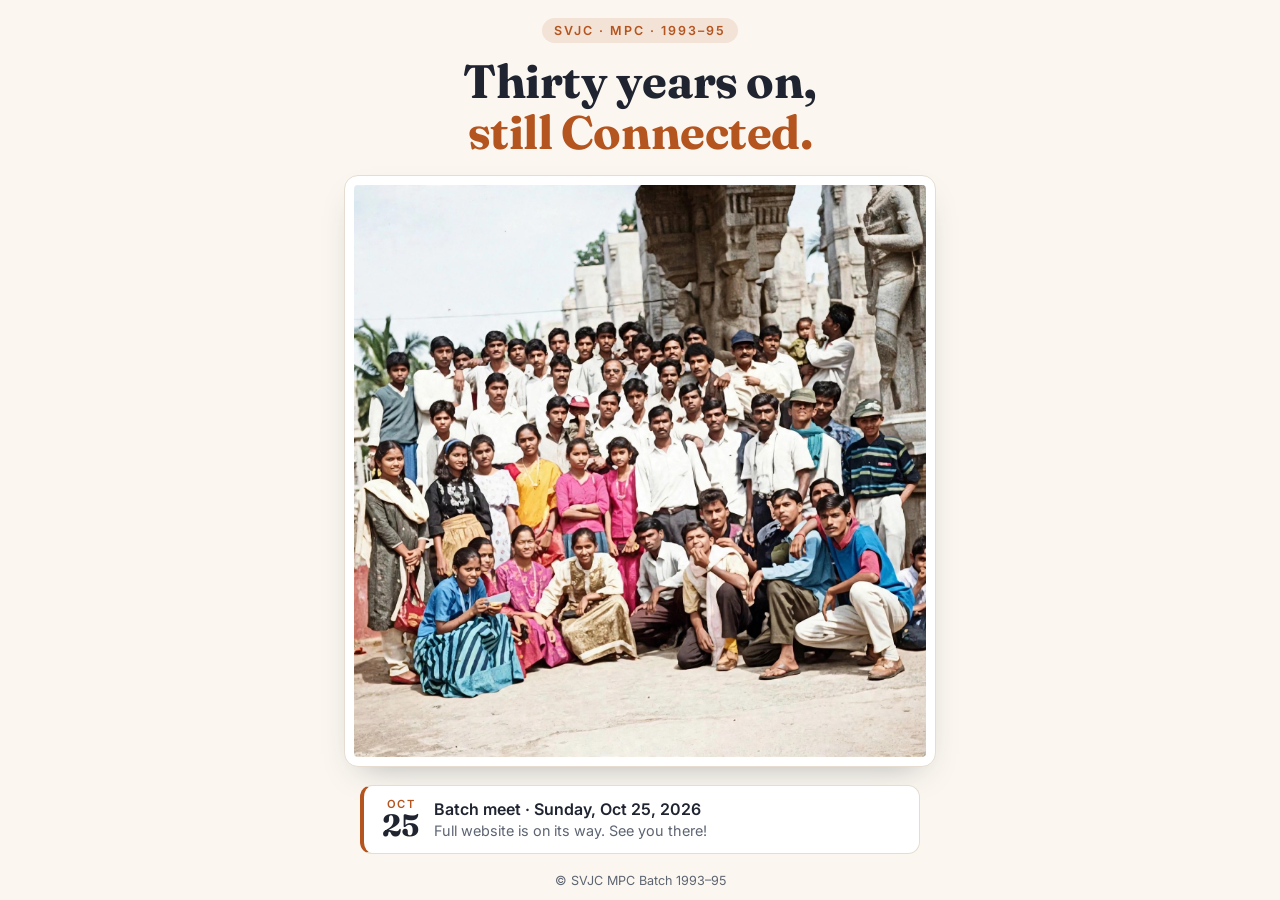
==== index.html @ db1a1359 "Update header and footer text in index.html" ====
<!DOCTYPE html>
<html lang="en">
<head>
  <meta charset="UTF-8">
  <meta name="viewport" content="width=device-width, initial-scale=1.0, viewport-fit=cover">
  <title>SVJC MPC Batch 1993–95</title>
  <meta name="description" content="SVJC MPC Class of 1993–95 — staying connected, three decades on.">
  <meta property="og:title" content="SVJC MPC Batch 1993–95">
  <meta property="og:description" content="Thirty years on, still one batch.">
  <meta property="og:image" content="https://www.svjc-mpc-93-95.in/group-photo.jpeg">
  <meta name="theme-color" content="#fbf7f0" media="(prefers-color-scheme: light)">
  <meta name="theme-color" content="#14161b" media="(prefers-color-scheme: dark)">
  <link rel="preconnect" href="https://fonts.googleapis.com">
  <link rel="preconnect" href="https://fonts.gstatic.com" crossorigin>
  <link href="https://fonts.googleapis.com/css2?family=Fraunces:opsz,wght@9..144,700&family=Inter:wght@400;600&display=swap" rel="stylesheet">
  <style>
    :root {
      --bg: #fbf7f0;
      --surface: #ffffff;
      --ink: #1f2430;
      --muted: #5d6472;
      --accent: #b4541f;
      --accent-soft: #f3e3d6;
      --line: #e6ddd0;
      --shadow: 0 14px 32px -16px rgba(31, 36, 48, 0.35);
      --gap: clamp(8px, 2vh, 20px);
    }
    @media (prefers-color-scheme: dark) {
      :root {
        --bg: #14161b;
        --surface: #1d2027;
        --ink: #f1ece4;
        --muted: #a8adb8;
        --accent: #e98b52;
        --accent-soft: #2d241e;
        --line: #2c3039;
        --shadow: 0 14px 32px -16px rgba(0, 0, 0, 0.7);
      }
    }

    * { box-sizing: border-box; margin: 0; padding: 0; }

    /* Lock the page to exactly one screen: no scrolling */
    html, body {
      height: 100%;
      overflow: hidden;
      overscroll-behavior: none;
    }

    body {
      font-family: "Inter", system-ui, sans-serif;
      background: var(--bg);
      color: var(--ink);
      line-height: 1.4;
      /* dvh = the visible height on phones, excluding the browser's address bar */
      height: 100vh;
      height: 100dvh;
      display: flex;
      flex-direction: column;
      align-items: center;
      gap: var(--gap);
      padding:
        max(var(--gap), env(safe-area-inset-top))
        max(16px, env(safe-area-inset-right))
        max(10px, env(safe-area-inset-bottom))
        max(16px, env(safe-area-inset-left));
    }

    /* ---------- Header ---------- */
    header { text-align: center; flex-shrink: 0; }
    .eyebrow {
      display: inline-block;
      font-size: clamp(0.62rem, 1.4vh, 0.78rem);
      font-weight: 600;
      letter-spacing: 0.16em;
      text-transform: uppercase;
      color: var(--accent);
      background: var(--accent-soft);
      padding: 4px 12px;
      border-radius: 999px;
      margin-bottom: clamp(6px, 1.4vh, 14px);
    }
    h1 {
      font-family: "Fraunces", Georgia, serif;
      font-weight: 700;
      /* scales with whichever is tighter: width or height */
      font-size: clamp(1.5rem, min(7vw, 5.2vh), 3.4rem);
      line-height: 1.08;
      letter-spacing: -0.01em;
    }
    h1 span { color: var(--accent); }

    /* ---------- Photo: takes all leftover space ---------- */
    .photo {
      flex: 1 1 0;
      min-height: 0;          /* lets the photo shrink instead of pushing content down */
      width: 100%;
      max-width: 1100px;
      display: flex;
      align-items: center;
      justify-content: center;
    }
    .photo img {
      display: block;
      max-width: 100%;
      max-height: 100%;
      width: auto;
      height: auto;
      object-fit: contain;    /* whole photo always visible, never cropped */
      padding: clamp(4px, 1vh, 10px);
      background: var(--surface);
      border: 1px solid var(--line);
      border-radius: 14px;
      box-shadow: var(--shadow);
    }
    .photo-fallback {
      display: none;
      width: 100%;
      height: 100%;
      max-height: 60vh;
      border: 2px dashed var(--line);
      border-radius: 14px;
      align-items: center;
      justify-content: center;
      text-align: center;
      color: var(--muted);
      padding: 16px;
    }
    .photo.missing img { display: none; }
    .photo.missing .photo-fallback { display: flex; }

    /* ---------- Meet banner ---------- */
    .meet {
      flex-shrink: 0;
      display: flex;
      align-items: center;
      gap: 14px;
      background: var(--surface);
      border: 1px solid var(--line);
      border-left: 4px solid var(--accent);
      border-radius: 12px;
      padding: clamp(8px, 1.4vh, 14px) 18px;
      max-width: 560px;
      width: 100%;
    }
    .meet-date {
      flex-shrink: 0;
      text-align: center;
      line-height: 1;
    }
    .meet-date .mon {
      font-size: 0.7rem;
      font-weight: 600;
      letter-spacing: 0.12em;
      color: var(--accent);
    }
    .meet-date .day {
      font-family: "Fraunces", Georgia, serif;
      font-size: clamp(1.4rem, 3.4vh, 2rem);
      font-weight: 700;
    }
    .meet h2 { font-size: clamp(0.85rem, 1.9vh, 1rem); font-weight: 600; }
    .meet p  { font-size: clamp(0.75rem, 1.6vh, 0.9rem); color: var(--muted); }

    /* ---------- Footer ---------- */
    footer {
      flex-shrink: 0;
      font-size: clamp(0.65rem, 1.4vh, 0.8rem);
      color: var(--muted);
      text-align: center;
    }

    /* ---------- Phones held sideways (wide but short) ----------
       Stacking would leave the photo tiny, so put text on the left
       and the photo on the right. */
    @media (orientation: landscape) and (max-height: 500px) {
      body {
        display: grid;
        grid-template-columns: minmax(200px, 34%) 1fr;
        grid-template-rows: 1fr auto auto;
        grid-template-areas:
          "head  photo"
          "meet  photo"
          "foot  photo";
        align-items: center;
        column-gap: 20px;
        row-gap: 10px;
      }
      header { grid-area: head; text-align: left; align-self: end; }
      .photo  { grid-area: photo; height: 100%; }
      .meet   { grid-area: meet; padding: 8px 12px; }
      footer  { grid-area: foot; text-align: left; }
      h1 { font-size: clamp(1.2rem, 4.2vw, 1.9rem); }
      .meet h2 { font-size: 0.8rem; }
      .meet p  { display: none; }
    }

    /* ---------- Tall screens (phones and tablets held upright) ----------
       The photo is limited by width here, so size it to the screen width
       and keep heading, photo and meet card together in the middle. */
    @media (max-aspect-ratio: 3/4) {
      body { --gap: clamp(14px, 3vh, 30px); }
      header { margin-top: auto; }
      .photo { flex: 0 1 auto; }
      .photo img { width: 100%; max-height: 55vh; max-height: 55dvh; }
      .meet { margin-bottom: auto; }
    }

    /* ---------- Very short screens (small phones, split-screen) ---------- */
    @media (max-height: 560px) and (orientation: portrait) {
      .meet p { display: none; }
      footer { display: none; }
    }
  </style>
</head>
<body>

  <header>
    <div class="eyebrow">SVJC · MPC · 1993–95</div>
    <h1>Thirty years on,<br><span>still Connected.</span></h1>
  </header>

  <main class="photo" id="photo">
    <img
      src="group-photo.jpeg"
      alt="Group photo of the SVJC MPC Class of 1993–95"
      onerror="document.getElementById('photo').classList.add('missing')">
    <div class="photo-fallback">Group photo coming soon</div>
  </main>

  <section class="meet" aria-label="Upcoming meet">
    <div class="meet-date">
      <div class="mon">OCT</div>
      <div class="day">25</div>
    </div>
    <div>
      <h2>Batch meet · Sunday, Oct 25, 2026</h2>
      <p> Full website is on its way. See you there!</p>
    </div>
  </section>

  <footer>
    &copy; SVJC MPC Batch 1993–95
  </footer>

</body>
</html>
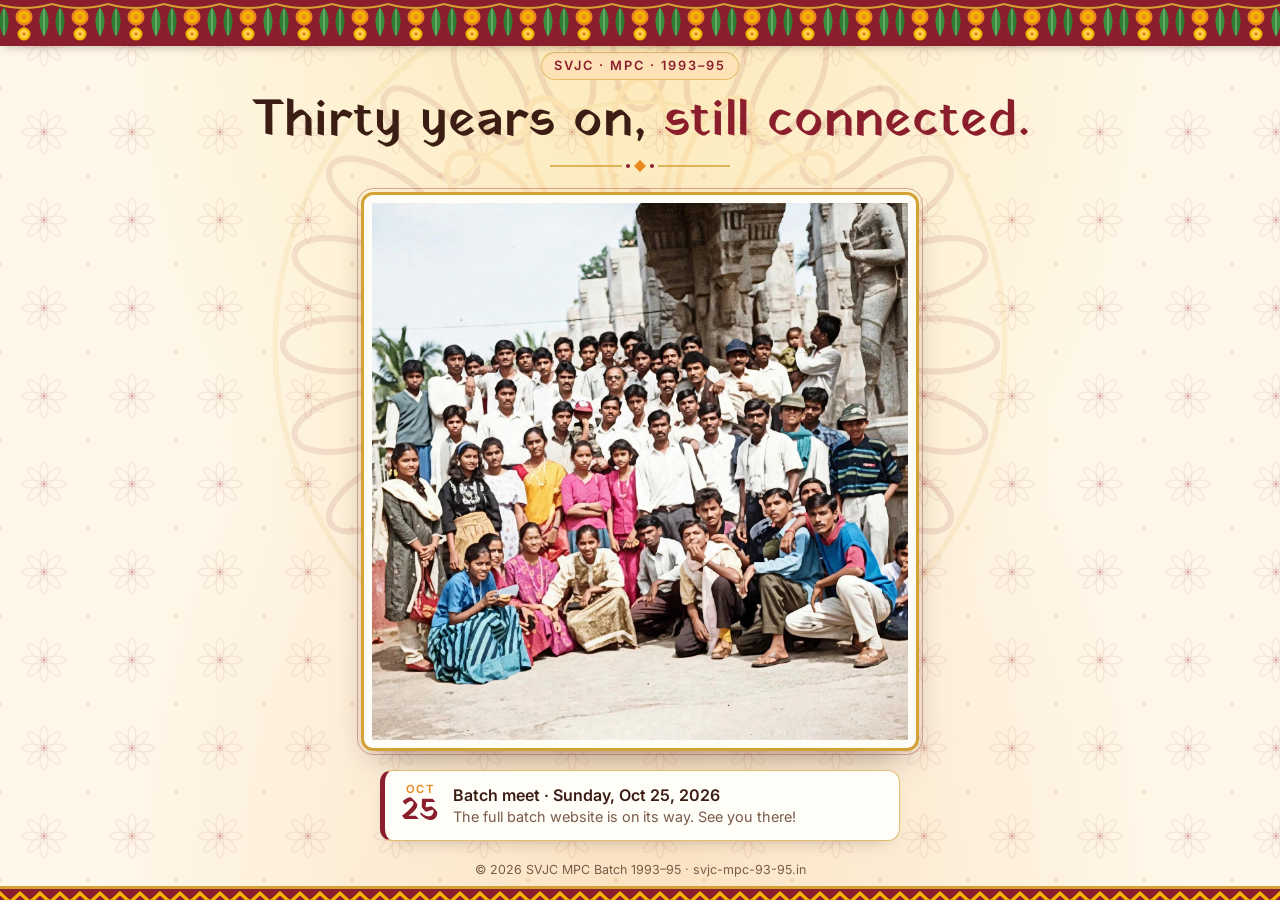
==== commit a4968273: "Add files via upload" ====
--- a/index.html
+++ b/index.html
@@ -3,97 +3,144 @@
 <head>
   <meta charset="UTF-8">
   <meta name="viewport" content="width=device-width, initial-scale=1.0, viewport-fit=cover">
+  <!-- Keep the warm light theme even when the phone is in dark mode -->
+  <meta name="color-scheme" content="light only">
+  <meta name="theme-color" content="#fff3dc">
   <title>SVJC MPC Batch 1993–95</title>
-  <meta name="description" content="SVJC MPC Class of 1993–95 — staying connected, three decades on.">
+  <meta name="description" content="SVJC MPC Class of 1993–95 — thirty years on, still connected.">
   <meta property="og:title" content="SVJC MPC Batch 1993–95">
-  <meta property="og:description" content="Thirty years on, still one batch.">
+  <meta property="og:description" content="Thirty years on, still connected.">
   <meta property="og:image" content="https://www.svjc-mpc-93-95.in/group-photo.jpeg">
-  <meta name="theme-color" content="#fbf7f0" media="(prefers-color-scheme: light)">
-  <meta name="theme-color" content="#14161b" media="(prefers-color-scheme: dark)">
   <link rel="preconnect" href="https://fonts.googleapis.com">
   <link rel="preconnect" href="https://fonts.gstatic.com" crossorigin>
-  <link href="https://fonts.googleapis.com/css2?family=Fraunces:opsz,wght@9..144,700&family=Inter:wght@400;600&display=swap" rel="stylesheet">
+  <link href="https://fonts.googleapis.com/css2?family=Yatra+One&family=Inter:wght@400;600&display=swap" rel="stylesheet">
   <style>
     :root {
-      --bg: #fbf7f0;
-      --surface: #ffffff;
-      --ink: #1f2430;
-      --muted: #5d6472;
-      --accent: #b4541f;
-      --accent-soft: #f3e3d6;
-      --line: #e6ddd0;
-      --shadow: 0 14px 32px -16px rgba(31, 36, 48, 0.35);
-      --gap: clamp(8px, 2vh, 20px);
-    }
-    @media (prefers-color-scheme: dark) {
-      :root {
-        --bg: #14161b;
-        --surface: #1d2027;
-        --ink: #f1ece4;
-        --muted: #a8adb8;
-        --accent: #e98b52;
-        --accent-soft: #2d241e;
-        --line: #2c3039;
-        --shadow: 0 14px 32px -16px rgba(0, 0, 0, 0.7);
-      }
+      color-scheme: light only;
+      --cream: #fff8ea;
+      --saffron-soft: #fde2b8;
+      --saffron: #e8871e;
+      --marigold: #f4b400;
+      --maroon: #8b1e2d;
+      --leaf: #2e7d32;
+      --ink: #3b1d14;
+      --muted: #7a5a48;
+      --gold: #d4a234;
+      --card: #fffdf8;
+      --toran-h: 46px;
+      --border-h: 14px;
+      --gap: clamp(10px, 2.2vh, 22px);
     }
 
     * { box-sizing: border-box; margin: 0; padding: 0; }
 
     /* Lock the page to exactly one screen: no scrolling */
-    html, body {
-      height: 100%;
-      overflow: hidden;
-      overscroll-behavior: none;
-    }
+    html, body { height: 100%; overflow: hidden; overscroll-behavior: none; }
 
     body {
       font-family: "Inter", system-ui, sans-serif;
-      background: var(--bg);
       color: var(--ink);
       line-height: 1.4;
-      /* dvh = the visible height on phones, excluding the browser's address bar */
       height: 100vh;
-      height: 100dvh;
+      height: 100dvh;   /* visible height on phones, excluding the address bar */
       display: flex;
       flex-direction: column;
       align-items: center;
       gap: var(--gap);
       padding:
-        max(var(--gap), env(safe-area-inset-top))
+        calc(var(--toran-h) + env(safe-area-inset-top) + 6px)
         max(16px, env(safe-area-inset-right))
-        max(10px, env(safe-area-inset-bottom))
+        calc(var(--border-h) + env(safe-area-inset-bottom) + 8px)
         max(16px, env(safe-area-inset-left));
-    }
+
+      /* Warm saffron glow + faint rangoli flower pattern */
+      background-color: var(--cream);
+      background-image:
+        radial-gradient(ellipse at 50% 0%, rgba(244, 180, 0, 0.22), transparent 60%),
+        radial-gradient(ellipse at 50% 100%, rgba(232, 135, 30, 0.20), transparent 60%),
+        url("data:image/svg+xml,%3Csvg xmlns='http://www.w3.org/2000/svg' width='88' height='88' viewBox='0 0 88 88'%3E%3Cg fill='none' stroke='%238b1e2d' stroke-opacity='0.09' stroke-width='1.2'%3E%3Cg transform='translate(44 44)'%3E%3Cellipse rx='4' ry='11' cy='-11'/%3E%3Cellipse rx='4' ry='11' cy='-11' transform='rotate(45)'/%3E%3Cellipse rx='4' ry='11' cy='-11' transform='rotate(90)'/%3E%3Cellipse rx='4' ry='11' cy='-11' transform='rotate(135)'/%3E%3Cellipse rx='4' ry='11' cy='-11' transform='rotate(180)'/%3E%3Cellipse rx='4' ry='11' cy='-11' transform='rotate(225)'/%3E%3Cellipse rx='4' ry='11' cy='-11' transform='rotate(270)'/%3E%3Cellipse rx='4' ry='11' cy='-11' transform='rotate(315)'/%3E%3Ccircle r='3'/%3E%3C/g%3E%3C/g%3E%3Cg fill='%23e8871e' fill-opacity='0.14'%3E%3Ccircle cx='0' cy='0' r='2.5'/%3E%3Ccircle cx='88' cy='0' r='2.5'/%3E%3Ccircle cx='0' cy='88' r='2.5'/%3E%3Ccircle cx='88' cy='88' r='2.5'/%3E%3C/g%3E%3C/svg%3E");
+    }
+
+    /* ---------- Marigold toran hanging across the top ---------- */
+    .toran {
+      position: fixed;
+      top: 0; left: 0; right: 0;
+      height: calc(var(--toran-h) + env(safe-area-inset-top));
+      background-color: var(--maroon);
+      background-image: url("data:image/svg+xml,%3Csvg xmlns='http://www.w3.org/2000/svg' width='56' height='46' viewBox='0 0 56 46'%3E%3Cpath d='M0 4 Q28 12 56 4' stroke='%23d4a234' stroke-width='2' fill='none'/%3E%3Cg%3E%3Cpath d='M8 7 C1 17 3 28 8 37 C13 28 15 17 8 7Z' fill='%232e7d32'/%3E%3Cpath d='M8 9 L8 35' stroke='%23a5d6a7' stroke-width='0.8'/%3E%3C/g%3E%3Cg%3E%3Cpath d='M48 7 C41 17 43 28 48 37 C53 28 55 17 48 7Z' fill='%23388e3c'/%3E%3Cpath d='M48 9 L48 35' stroke='%23a5d6a7' stroke-width='0.8'/%3E%3C/g%3E%3Cline x1='28' y1='8' x2='28' y2='38' stroke='%23d4a234' stroke-width='1'/%3E%3Ccircle cx='28' cy='17' r='8.5' fill='%23e8871e'/%3E%3Ccircle cx='28' cy='17' r='6' fill='%23f4b400'/%3E%3Ccircle cx='28' cy='17' r='2.4' fill='%23e8871e'/%3E%3Ccircle cx='28' cy='34' r='6.5' fill='%23f4b400'/%3E%3Ccircle cx='28' cy='34' r='4.2' fill='%23ffd54f'/%3E%3Ccircle cx='28' cy='34' r='1.8' fill='%23e8871e'/%3E%3C/svg%3E");
+      background-repeat: repeat-x;
+      background-position: center bottom;
+      background-size: 56px var(--toran-h);
+      box-shadow: 0 4px 10px -4px rgba(59, 29, 20, 0.35);
+      z-index: 2;
+    }
+
+    /* ---------- Saree-style border along the bottom ---------- */
+    .saree-border {
+      position: fixed;
+      left: 0; right: 0; bottom: 0;
+      height: calc(var(--border-h) + env(safe-area-inset-bottom));
+      background-color: var(--maroon);
+      background-image: url("data:image/svg+xml,%3Csvg xmlns='http://www.w3.org/2000/svg' width='20' height='14' viewBox='0 0 20 14'%3E%3Crect width='20' height='3' fill='%23d4a234'/%3E%3Cpath d='M0 14 L10 5 L20 14Z' fill='%23f4b400'/%3E%3Cpath d='M5 14 L10 9.5 L15 14Z' fill='%238b1e2d'/%3E%3C/svg%3E");
+      background-repeat: repeat-x;
+      background-position: center top;
+      background-size: 20px var(--border-h);
+      z-index: 2;
+    }
+
+    /* ---------- Faint mandala behind the heading ---------- */
+    .mandala {
+      position: fixed;
+      top: calc(var(--toran-h) - 9vmin);
+      left: 50%;
+      width: min(130vw, 760px);
+      aspect-ratio: 1;
+      transform: translateX(-50%);
+      opacity: 0.10;
+      pointer-events: none;
+      z-index: 0;
+    }
+    header, .photo, .meet, footer { position: relative; z-index: 1; }
 
     /* ---------- Header ---------- */
-    header { text-align: center; flex-shrink: 0; }
+    header { text-align: center; flex-shrink: 0; width: 100%; }
     .eyebrow {
       display: inline-block;
-      font-size: clamp(0.62rem, 1.4vh, 0.78rem);
+      font-size: clamp(0.66rem, 1.5vh, 0.8rem);
       font-weight: 600;
       letter-spacing: 0.16em;
       text-transform: uppercase;
-      color: var(--accent);
-      background: var(--accent-soft);
+      color: var(--maroon);
+      background: var(--saffron-soft);
+      border: 1px solid rgba(212, 162, 52, 0.6);
       padding: 4px 12px;
       border-radius: 999px;
-      margin-bottom: clamp(6px, 1.4vh, 14px);
+      margin-bottom: clamp(6px, 1.4vh, 12px);
     }
     h1 {
-      font-family: "Fraunces", Georgia, serif;
-      font-weight: 700;
-      /* scales with whichever is tighter: width or height */
-      font-size: clamp(1.5rem, min(7vw, 5.2vh), 3.4rem);
-      line-height: 1.08;
-      letter-spacing: -0.01em;
-    }
-    h1 span { color: var(--accent); }
+      font-family: "Yatra One", Georgia, serif;
+      font-weight: 400;
+      white-space: nowrap;      /* always one line */
+      width: 100%;
+      overflow: hidden;
+      /* first guess; the small script below shrinks it if it would not fit */
+      font-size: min(6.4vw, 5.6vh, 3.3rem);
+      line-height: 1.2;
+      color: var(--ink);
+    }
+    h1 span { color: var(--maroon); }
+    .divider {
+      display: block;
+      width: min(180px, 40vw);
+      height: 12px;
+      margin: clamp(4px, 1vh, 8px) auto 0;
+      background: url("data:image/svg+xml,%3Csvg xmlns='http://www.w3.org/2000/svg' width='180' height='12' viewBox='0 0 180 12'%3E%3Cpath d='M0 6 H72 M108 6 H180' stroke='%23d4a234' stroke-width='1.5'/%3E%3Cpath d='M90 0 L96 6 L90 12 L84 6Z' fill='%23e8871e'/%3E%3Ccircle cx='78' cy='6' r='2' fill='%238b1e2d'/%3E%3Ccircle cx='102' cy='6' r='2' fill='%238b1e2d'/%3E%3C/svg%3E") center / contain no-repeat;
+    }
 
     /* ---------- Photo: takes all leftover space ---------- */
     .photo {
       flex: 1 1 0;
-      min-height: 0;          /* lets the photo shrink instead of pushing content down */
+      min-height: 0;
       width: 100%;
       max-width: 1100px;
       display: flex;
@@ -106,20 +153,22 @@
       max-height: 100%;
       width: auto;
       height: auto;
-      object-fit: contain;    /* whole photo always visible, never cropped */
-      padding: clamp(4px, 1vh, 10px);
-      background: var(--surface);
-      border: 1px solid var(--line);
-      border-radius: 14px;
-      box-shadow: var(--shadow);
+      object-fit: contain;      /* whole photo always visible, never cropped */
+      padding: clamp(4px, 0.9vh, 8px);
+      background: var(--card);
+      border: 3px solid var(--gold);
+      outline: 1px solid rgba(139, 30, 45, 0.35);
+      outline-offset: 3px;
+      border-radius: 12px;
+      box-shadow: 0 16px 34px -16px rgba(59, 29, 20, 0.55);
     }
     .photo-fallback {
       display: none;
       width: 100%;
       height: 100%;
-      max-height: 60vh;
-      border: 2px dashed var(--line);
-      border-radius: 14px;
+      max-height: 50vh;
+      border: 2px dashed var(--gold);
+      border-radius: 12px;
       align-items: center;
       justify-content: center;
       text-align: center;
@@ -129,95 +178,94 @@
     .photo.missing img { display: none; }
     .photo.missing .photo-fallback { display: flex; }
 
-    /* ---------- Meet banner ---------- */
+    /* ---------- Meet card ---------- */
     .meet {
       flex-shrink: 0;
       display: flex;
       align-items: center;
       gap: 14px;
-      background: var(--surface);
-      border: 1px solid var(--line);
-      border-left: 4px solid var(--accent);
+      background: var(--card);
+      border: 1px solid rgba(212, 162, 52, 0.7);
+      border-left: 5px solid var(--maroon);
       border-radius: 12px;
-      padding: clamp(8px, 1.4vh, 14px) 18px;
-      max-width: 560px;
+      padding: clamp(8px, 1.4vh, 13px) 16px;
+      max-width: 520px;
       width: 100%;
-    }
-    .meet-date {
-      flex-shrink: 0;
-      text-align: center;
-      line-height: 1;
-    }
+      box-shadow: 0 8px 20px -14px rgba(59, 29, 20, 0.5);
+    }
+    .meet-date { flex-shrink: 0; text-align: center; line-height: 1; }
     .meet-date .mon {
       font-size: 0.7rem;
       font-weight: 600;
       letter-spacing: 0.12em;
-      color: var(--accent);
+      color: var(--saffron);
     }
     .meet-date .day {
-      font-family: "Fraunces", Georgia, serif;
-      font-size: clamp(1.4rem, 3.4vh, 2rem);
-      font-weight: 700;
-    }
-    .meet h2 { font-size: clamp(0.85rem, 1.9vh, 1rem); font-weight: 600; }
-    .meet p  { font-size: clamp(0.75rem, 1.6vh, 0.9rem); color: var(--muted); }
-
-    /* ---------- Footer ---------- */
+      font-family: "Yatra One", Georgia, serif;
+      font-size: clamp(1.5rem, 3.6vh, 2rem);
+      color: var(--maroon);
+    }
+    .meet h2 { font-size: clamp(0.88rem, 2vh, 1rem); font-weight: 600; }
+    .meet p  { font-size: clamp(0.78rem, 1.7vh, 0.9rem); color: var(--muted); }
+
     footer {
       flex-shrink: 0;
-      font-size: clamp(0.65rem, 1.4vh, 0.8rem);
+      font-size: clamp(0.66rem, 1.4vh, 0.78rem);
       color: var(--muted);
       text-align: center;
     }
 
-    /* ---------- Phones held sideways (wide but short) ----------
-       Stacking would leave the photo tiny, so put text on the left
-       and the photo on the right. */
+    /* ---------- Phones & tablets held upright (the main audience) ----------
+       Size the photo to the screen width and keep heading, photo and
+       meet card grouped together in the middle. */
+    @media (max-aspect-ratio: 3/4) {
+      body { --gap: clamp(14px, 2.8vh, 28px); }
+      header { margin-top: auto; }
+      .photo { flex: 0 1 auto; }
+      .photo img { width: 100%; max-height: 52vh; max-height: 52dvh; }
+      .meet { margin-bottom: auto; }
+    }
+
+    /* ---------- Phones held sideways (wide but short) ---------- */
     @media (orientation: landscape) and (max-height: 500px) {
+      :root { --toran-h: 30px; --border-h: 10px; }
       body {
         display: grid;
-        grid-template-columns: minmax(200px, 34%) 1fr;
-        grid-template-rows: 1fr auto auto;
+        grid-template-columns: minmax(200px, 36%) 1fr;
+        grid-template-rows: auto 1fr auto;
         grid-template-areas:
-          "head  photo"
+          "head  head"
           "meet  photo"
           "foot  photo";
         align-items: center;
         column-gap: 20px;
-        row-gap: 10px;
+        row-gap: 8px;
       }
-      header { grid-area: head; text-align: left; align-self: end; }
+      header { grid-area: head; }
+      .eyebrow, .divider { display: none; }
+      h1 { font-size: min(4.2vw, 9vh); }
       .photo  { grid-area: photo; height: 100%; }
-      .meet   { grid-area: meet; padding: 8px 12px; }
-      footer  { grid-area: foot; text-align: left; }
-      h1 { font-size: clamp(1.2rem, 4.2vw, 1.9rem); }
-      .meet h2 { font-size: 0.8rem; }
-      .meet p  { display: none; }
-    }
-
-    /* ---------- Tall screens (phones and tablets held upright) ----------
-       The photo is limited by width here, so size it to the screen width
-       and keep heading, photo and meet card together in the middle. */
-    @media (max-aspect-ratio: 3/4) {
-      body { --gap: clamp(14px, 3vh, 30px); }
-      header { margin-top: auto; }
-      .photo { flex: 0 1 auto; }
-      .photo img { width: 100%; max-height: 55vh; max-height: 55dvh; }
-      .meet { margin-bottom: auto; }
-    }
-
-    /* ---------- Very short screens (small phones, split-screen) ---------- */
-    @media (max-height: 560px) and (orientation: portrait) {
+      .meet   { grid-area: meet; padding: 8px 12px; align-self: end; }
       .meet p { display: none; }
-      footer { display: none; }
+      footer  { grid-area: foot; align-self: start; }
+      .mandala { display: none; }
+    }
+
+    /* ---------- Very short upright screens ---------- */
+    @media (max-height: 580px) and (orientation: portrait) {
+      .meet p, .divider { display: none; }
     }
   </style>
 </head>
 <body>
 
+  <div class="toran" aria-hidden="true"></div>
+  <svg class="mandala" id="mandala" viewBox="-100 -100 200 200" aria-hidden="true"></svg>
+
   <header>
     <div class="eyebrow">SVJC · MPC · 1993–95</div>
-    <h1>Thirty years on,<br><span>still Connected.</span></h1>
+    <h1 id="title">Thirty years on, <span>still connected.</span></h1>
+    <span class="divider" aria-hidden="true"></span>
   </header>
 
   <main class="photo" id="photo">
@@ -235,13 +283,52 @@
     </div>
     <div>
       <h2>Batch meet · Sunday, Oct 25, 2026</h2>
-      <p> Full website is on its way. See you there!</p>
+      <p>The full batch website is on its way. See you there!</p>
     </div>
   </section>
 
-  <footer>
-    &copy; SVJC MPC Batch 1993–95
-  </footer>
-
+  <footer>&copy; 2026 SVJC MPC Batch 1993–95 · svjc-mpc-93-95.in</footer>
+
+  <div class="saree-border" aria-hidden="true"></div>
+
+  <script>
+    // Draw the background mandala: rings of petals around a centre.
+    (function () {
+      var svg = document.getElementById('mandala'), out = '';
+      var rings = [
+        { n: 24, r: 78, rx: 7,  ry: 16, c: '#8b1e2d' },
+        { n: 16, r: 52, rx: 8,  ry: 18, c: '#e8871e' },
+        { n: 12, r: 28, rx: 6,  ry: 13, c: '#8b1e2d' }
+      ];
+      rings.forEach(function (g) {
+        for (var i = 0; i < g.n; i++) {
+          out += '<ellipse cx="0" cy="' + -g.r + '" rx="' + g.rx + '" ry="' + g.ry +
+                 '" fill="none" stroke="' + g.c + '" stroke-width="1.6" transform="rotate(' +
+                 (360 / g.n) * i + ')"/>';
+        }
+      });
+      out += '<circle r="96" fill="none" stroke="#d4a234" stroke-width="1.5"/>' +
+             '<circle r="64" fill="none" stroke="#d4a234" stroke-width="1"/>' +
+             '<circle r="12" fill="#e8871e"/>';
+      svg.innerHTML = out;
+    })();
+
+    // Keep the headline on one line: shrink it until it fits the screen width.
+    (function () {
+      var h = document.getElementById('title');
+      function fit() {
+        h.style.fontSize = '';
+        var size = parseFloat(getComputedStyle(h).fontSize);
+        while (h.scrollWidth > h.clientWidth && size > 12) {
+          size -= 0.5;
+          h.style.fontSize = size + 'px';
+        }
+      }
+      fit();
+      if (document.fonts && document.fonts.ready) document.fonts.ready.then(fit);
+      window.addEventListener('resize', fit);
+      window.addEventListener('orientationchange', fit);
+    })();
+  </script>
 </body>
 </html>
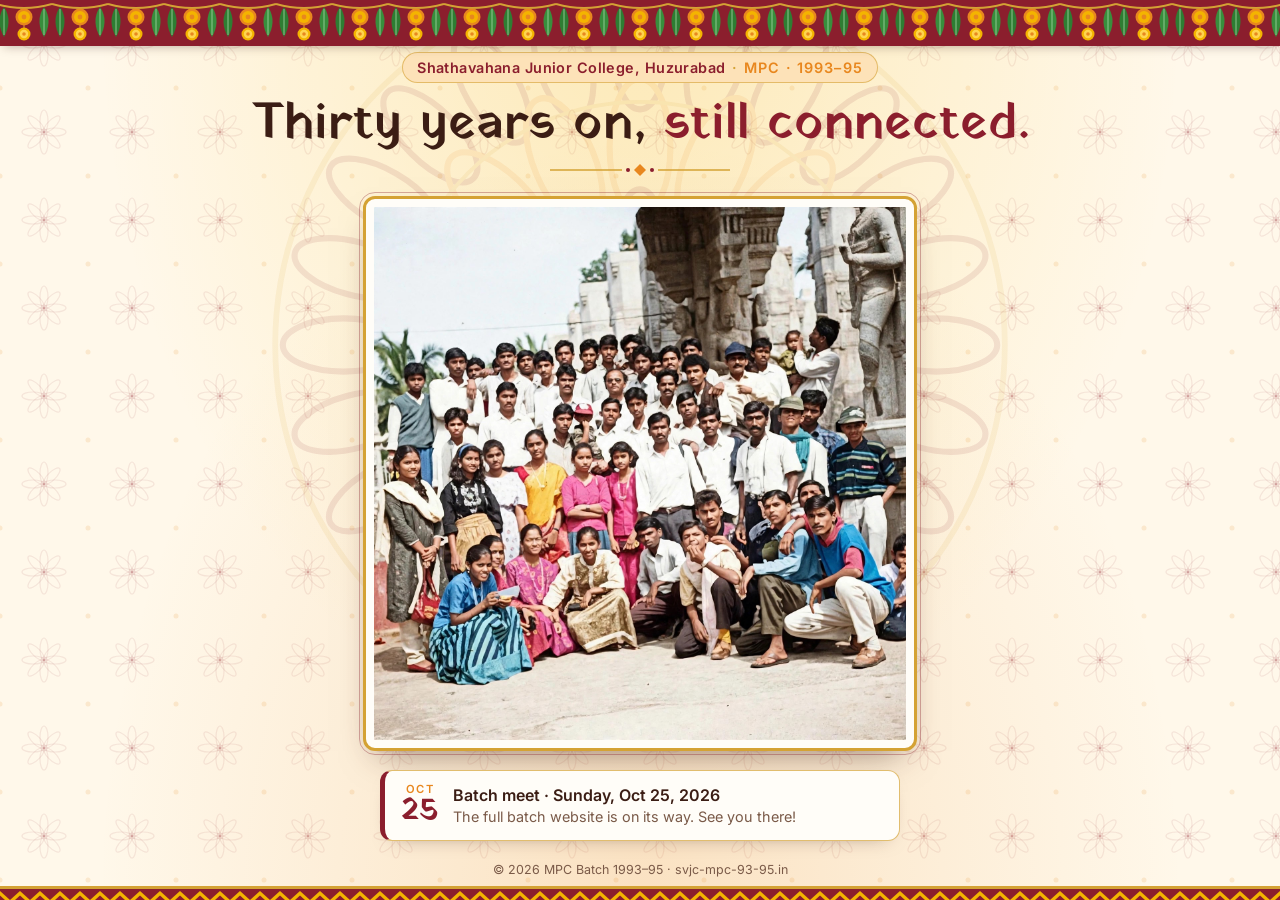
==== commit eb4235d7: "Add files via upload" ====
--- a/index.html
+++ b/index.html
@@ -6,9 +6,9 @@
   <!-- Keep the warm light theme even when the phone is in dark mode -->
   <meta name="color-scheme" content="light only">
   <meta name="theme-color" content="#fff3dc">
-  <title>SVJC MPC Batch 1993–95</title>
-  <meta name="description" content="SVJC MPC Class of 1993–95 — thirty years on, still connected.">
-  <meta property="og:title" content="SVJC MPC Batch 1993–95">
+  <title>Shathavahana Junior College, Huzurabad · MPC 1993–95</title>
+  <meta name="description" content="Shathavahana Junior College, Huzurabad · MPC Class of 1993–95 — thirty years on, still connected.">
+  <meta property="og:title" content="Shathavahana Junior College, Huzurabad · MPC 1993–95">
   <meta property="og:description" content="Thirty years on, still connected.">
   <meta property="og:image" content="https://www.svjc-mpc-93-95.in/group-photo.jpeg">
   <link rel="preconnect" href="https://fonts.googleapis.com">
@@ -105,17 +105,29 @@
     /* ---------- Header ---------- */
     header { text-align: center; flex-shrink: 0; width: 100%; }
     .eyebrow {
-      display: inline-block;
-      font-size: clamp(0.66rem, 1.5vh, 0.8rem);
+      display: inline-flex;
+      flex-wrap: wrap;
+      justify-content: center;
+      align-items: center;
+      column-gap: 0.45em;
+      max-width: 100%;
+      font-size: clamp(0.72rem, 1.7vh, 0.9rem);
       font-weight: 600;
-      letter-spacing: 0.16em;
-      text-transform: uppercase;
+      letter-spacing: 0.03em;
+      line-height: 1.35;
       color: var(--maroon);
       background: var(--saffron-soft);
       border: 1px solid rgba(212, 162, 52, 0.6);
-      padding: 4px 12px;
+      padding: 5px 14px;
       border-radius: 999px;
       margin-bottom: clamp(6px, 1.4vh, 12px);
+    }
+    .eyebrow .batch { color: var(--saffron); white-space: nowrap; letter-spacing: 0.08em; }
+    .eyebrow .sep { color: var(--gold); }
+    /* Narrow phones: college name on line 1, "MPC · 1993–95" on line 2 */
+    @media (max-width: 600px) {
+      .eyebrow { flex-direction: column; border-radius: 16px; padding: 6px 14px; }
+      .eyebrow .sep { display: none; }
     }
     h1 {
       font-family: "Yatra One", Georgia, serif;
@@ -242,7 +254,8 @@
         row-gap: 8px;
       }
       header { grid-area: head; }
-      .eyebrow, .divider { display: none; }
+      .divider { display: none; }
+      .eyebrow { font-size: 0.72rem; padding: 3px 12px; margin-bottom: 4px; }
       h1 { font-size: min(4.2vw, 9vh); }
       .photo  { grid-area: photo; height: 100%; }
       .meet   { grid-area: meet; padding: 8px 12px; align-self: end; }
@@ -263,7 +276,7 @@
   <svg class="mandala" id="mandala" viewBox="-100 -100 200 200" aria-hidden="true"></svg>
 
   <header>
-    <div class="eyebrow">SVJC · MPC · 1993–95</div>
+    <div class="eyebrow"><span class="college">Shathavahana Junior College, Huzurabad</span><span class="sep" aria-hidden="true">·</span><span class="batch">MPC · 1993–95</span></div>
     <h1 id="title">Thirty years on, <span>still connected.</span></h1>
     <span class="divider" aria-hidden="true"></span>
   </header>
@@ -271,7 +284,7 @@
   <main class="photo" id="photo">
     <img
       src="group-photo.jpeg"
-      alt="Group photo of the SVJC MPC Class of 1993–95"
+      alt="Group photo of the Shathavahana Junior College MPC Class of 1993–95"
       onerror="document.getElementById('photo').classList.add('missing')">
     <div class="photo-fallback">Group photo coming soon</div>
   </main>
@@ -287,7 +300,7 @@
     </div>
   </section>
 
-  <footer>&copy; 2026 SVJC MPC Batch 1993–95 · svjc-mpc-93-95.in</footer>
+  <footer>&copy; 2026 MPC Batch 1993–95 · svjc-mpc-93-95.in</footer>
 
   <div class="saree-border" aria-hidden="true"></div>
 
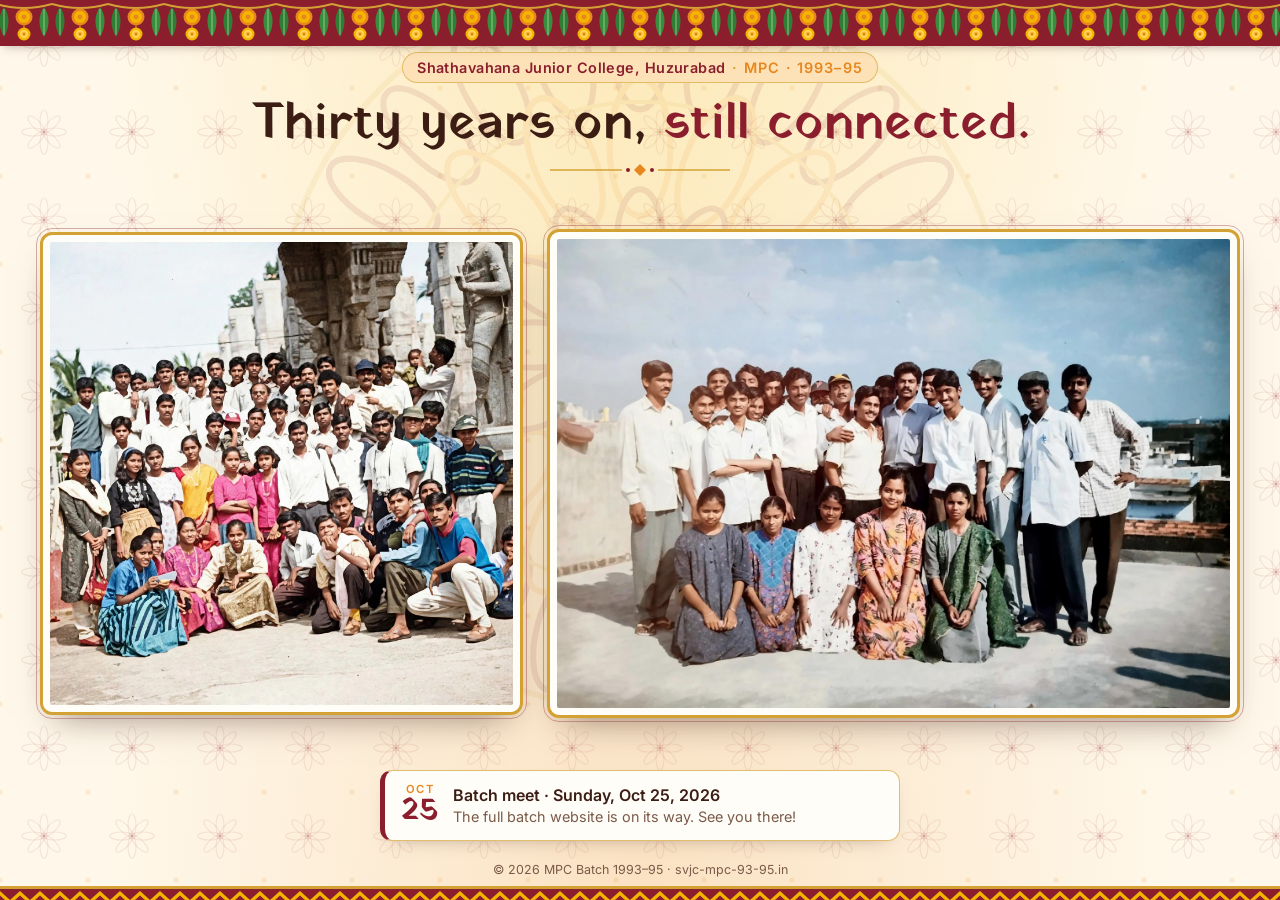
==== commit 7647e532: "Add rooftop batch photo next to the temple group photo Side by side on wide screens, stacked on upri" ====
--- a/index.html
+++ b/index.html
@@ -149,24 +149,37 @@
       background: url("data:image/svg+xml,%3Csvg xmlns='http://www.w3.org/2000/svg' width='180' height='12' viewBox='0 0 180 12'%3E%3Cpath d='M0 6 H72 M108 6 H180' stroke='%23d4a234' stroke-width='1.5'/%3E%3Cpath d='M90 0 L96 6 L90 12 L84 6Z' fill='%23e8871e'/%3E%3Ccircle cx='78' cy='6' r='2' fill='%238b1e2d'/%3E%3Ccircle cx='102' cy='6' r='2' fill='%238b1e2d'/%3E%3C/svg%3E") center / contain no-repeat;
     }
 
-    /* ---------- Photo: takes all leftover space ---------- */
+    /* ---------- Photos: two framed pictures share the leftover space ---------- */
     .photo {
       flex: 1 1 0;
       min-height: 0;
       width: 100%;
-      max-width: 1100px;
+      max-width: 1200px;
       display: flex;
+      flex-direction: row;          /* side by side */
       align-items: center;
       justify-content: center;
-    }
-    .photo img {
+      gap: clamp(10px, 2vw, 24px);
+    }
+    /* Each picture's share of the width follows its shape (width / height),
+       so both photos end up the same height. */
+    .shot {
+      flex: var(--ratio) 1 0;
+      min-width: 0;
+      min-height: 0;
+      height: 100%;
+      display: flex;
+      align-items: center;
+      justify-content: center;
+    }
+    .shot img {
       display: block;
       max-width: 100%;
       max-height: 100%;
       width: auto;
       height: auto;
       object-fit: contain;      /* whole photo always visible, never cropped */
-      padding: clamp(4px, 0.9vh, 8px);
+      padding: clamp(3px, 0.8vh, 7px);
       background: var(--card);
       border: 3px solid var(--gold);
       outline: 1px solid rgba(139, 30, 45, 0.35);
@@ -174,21 +187,6 @@
       border-radius: 12px;
       box-shadow: 0 16px 34px -16px rgba(59, 29, 20, 0.55);
     }
-    .photo-fallback {
-      display: none;
-      width: 100%;
-      height: 100%;
-      max-height: 50vh;
-      border: 2px dashed var(--gold);
-      border-radius: 12px;
-      align-items: center;
-      justify-content: center;
-      text-align: center;
-      color: var(--muted);
-      padding: 16px;
-    }
-    .photo.missing img { display: none; }
-    .photo.missing .photo-fallback { display: flex; }
 
     /* ---------- Meet card ---------- */
     .meet {
@@ -233,8 +231,8 @@
     @media (max-aspect-ratio: 3/4) {
       body { --gap: clamp(14px, 2.8vh, 28px); }
       header { margin-top: auto; }
-      .photo { flex: 0 1 auto; }
-      .photo img { width: 100%; max-height: 52vh; max-height: 52dvh; }
+      .photo { flex-direction: column; gap: clamp(10px, 1.8vh, 18px); }
+      .shot  { flex: var(--ratio-v) 1 0; height: auto; width: 100%; }
       .meet { margin-bottom: auto; }
     }
 
@@ -281,12 +279,18 @@
     <span class="divider" aria-hidden="true"></span>
   </header>
 
-  <main class="photo" id="photo">
-    <img
-      src="group-photo.jpeg"
-      alt="Group photo of the Shathavahana Junior College MPC Class of 1993–95"
-      onerror="document.getElementById('photo').classList.add('missing')">
-    <div class="photo-fallback">Group photo coming soon</div>
+  <main class="photo" aria-label="Batch photos">
+    <!-- --ratio = width/height, --ratio-v = height/width (used when stacked) -->
+    <figure class="shot" style="--ratio:1; --ratio-v:1">
+      <img src="group-photo.jpeg" width="1600" height="1600"
+           alt="Group photo of the Shathavahana Junior College MPC Class of 1993–95 at a temple"
+           onerror="this.parentNode.style.display='none'">
+    </figure>
+    <figure class="shot" style="--ratio:1.435; --ratio-v:0.697">
+      <img src="group-photo-2.jpeg" width="1600" height="1115"
+           alt="MPC 1993–95 classmates together on a rooftop in Huzurabad"
+           onerror="this.parentNode.style.display='none'">
+    </figure>
   </main>
 
   <section class="meet" aria-label="Upcoming meet">
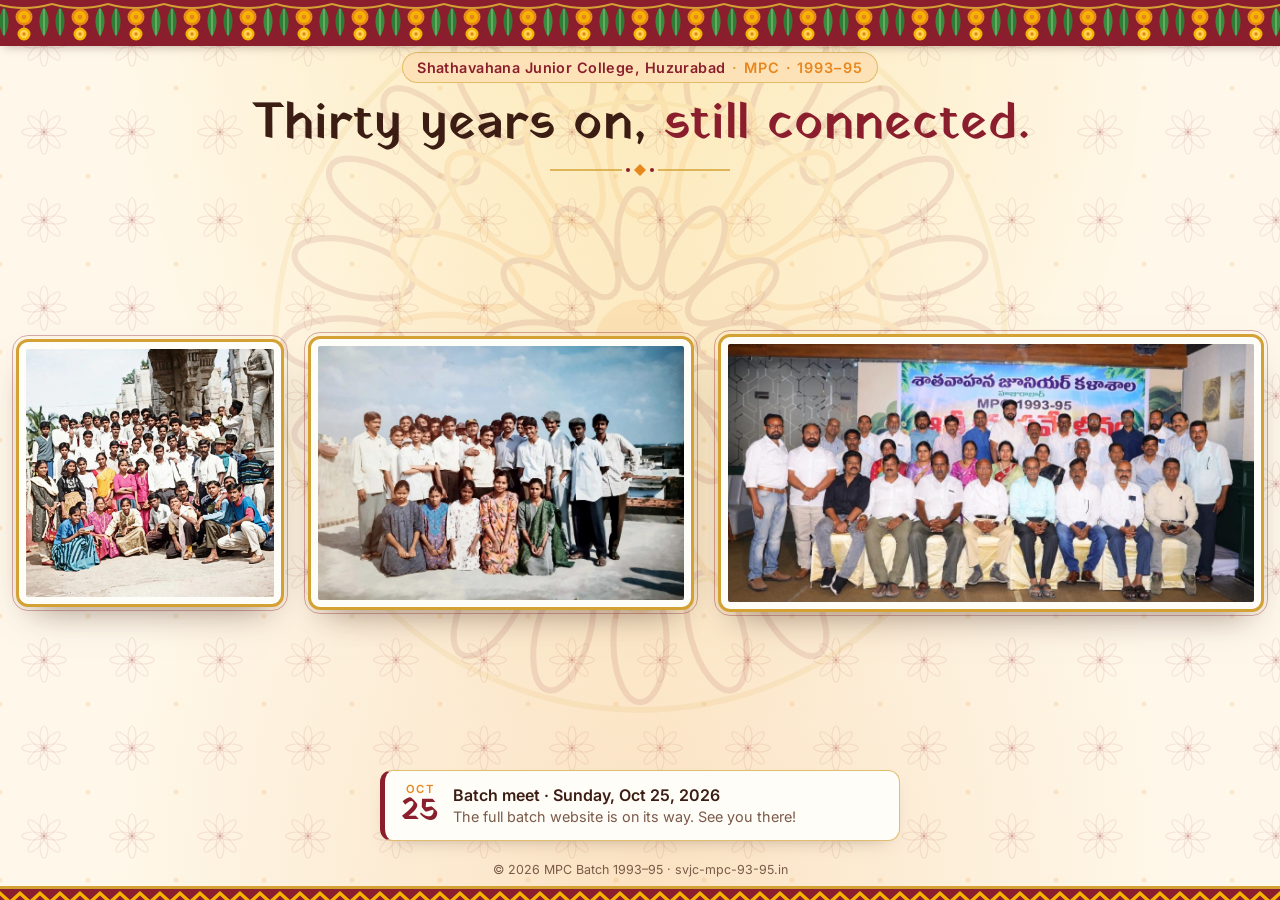
==== commit 00eabe84: "Home: add reunion photo (25 Oct 2026) next to the two old batch photos Three in a row on wide screen" ====
--- a/index.html
+++ b/index.html
@@ -149,12 +149,12 @@
       background: url("data:image/svg+xml,%3Csvg xmlns='http://www.w3.org/2000/svg' width='180' height='12' viewBox='0 0 180 12'%3E%3Cpath d='M0 6 H72 M108 6 H180' stroke='%23d4a234' stroke-width='1.5'/%3E%3Cpath d='M90 0 L96 6 L90 12 L84 6Z' fill='%23e8871e'/%3E%3Ccircle cx='78' cy='6' r='2' fill='%238b1e2d'/%3E%3Ccircle cx='102' cy='6' r='2' fill='%238b1e2d'/%3E%3C/svg%3E") center / contain no-repeat;
     }
 
-    /* ---------- Photos: two framed pictures share the leftover space ---------- */
+    /* ---------- Photos: three framed pictures share the leftover space ---------- */
     .photo {
       flex: 1 1 0;
       min-height: 0;
       width: 100%;
-      max-width: 1200px;
+      max-width: 1600px;
       display: flex;
       flex-direction: row;          /* side by side */
       align-items: center;
@@ -231,8 +231,13 @@
     @media (max-aspect-ratio: 3/4) {
       body { --gap: clamp(14px, 2.8vh, 28px); }
       header { margin-top: auto; }
-      .photo { flex-direction: column; gap: clamp(10px, 1.8vh, 18px); }
-      .shot  { flex: var(--ratio-v) 1 0; height: auto; width: 100%; }
+      /* Newest photo full width on top; the two old ones side by side below. */
+      .photo { display: grid; grid-template-columns: 1fr 1fr; grid-template-rows: auto auto; align-content: center;
+               grid-template-areas: "now now" "then1 then2"; gap: clamp(8px, 1.6vh, 16px); align-items: end; }
+      .shot  { height: auto; width: 100%; }
+      .shot.now img   { max-height: 34vh; max-height: 34dvh; }    /* sizes keep everything on one screen */
+      .shot.then1 img, .shot.then2 img { max-height: 23vh; max-height: 23dvh; }
+      .shot.now { grid-area: now; } .shot.then1 { grid-area: then1; } .shot.then2 { grid-area: then2; }
       .meet { margin-bottom: auto; }
     }
 
@@ -281,14 +286,19 @@
 
   <main class="photo" aria-label="Batch photos">
     <!-- --ratio = width/height, --ratio-v = height/width (used when stacked) -->
-    <figure class="shot" style="--ratio:1; --ratio-v:1">
+    <figure class="shot then1" style="--ratio:1; --ratio-v:1">
       <img src="group-photo.jpeg" width="1600" height="1600"
            alt="Group photo of the Shathavahana Junior College MPC Class of 1993–95 at a temple"
            onerror="this.parentNode.style.display='none'">
     </figure>
-    <figure class="shot" style="--ratio:1.435; --ratio-v:0.697">
+    <figure class="shot then2" style="--ratio:1.435; --ratio-v:0.697">
       <img src="group-photo-2.jpeg" width="1600" height="1115"
            alt="MPC 1993–95 classmates together on a rooftop in Huzurabad"
+           onerror="this.parentNode.style.display='none'">
+    </figure>
+    <figure class="shot now" style="--ratio:2.036; --ratio-v:0.491">
+      <img src="group-photo-3.jpeg" width="1140" height="560"
+           alt="MPC 1993–95 classmates at the reunion on 25 October 2026 in Hanamkonda"
            onerror="this.parentNode.style.display='none'">
     </figure>
   </main>
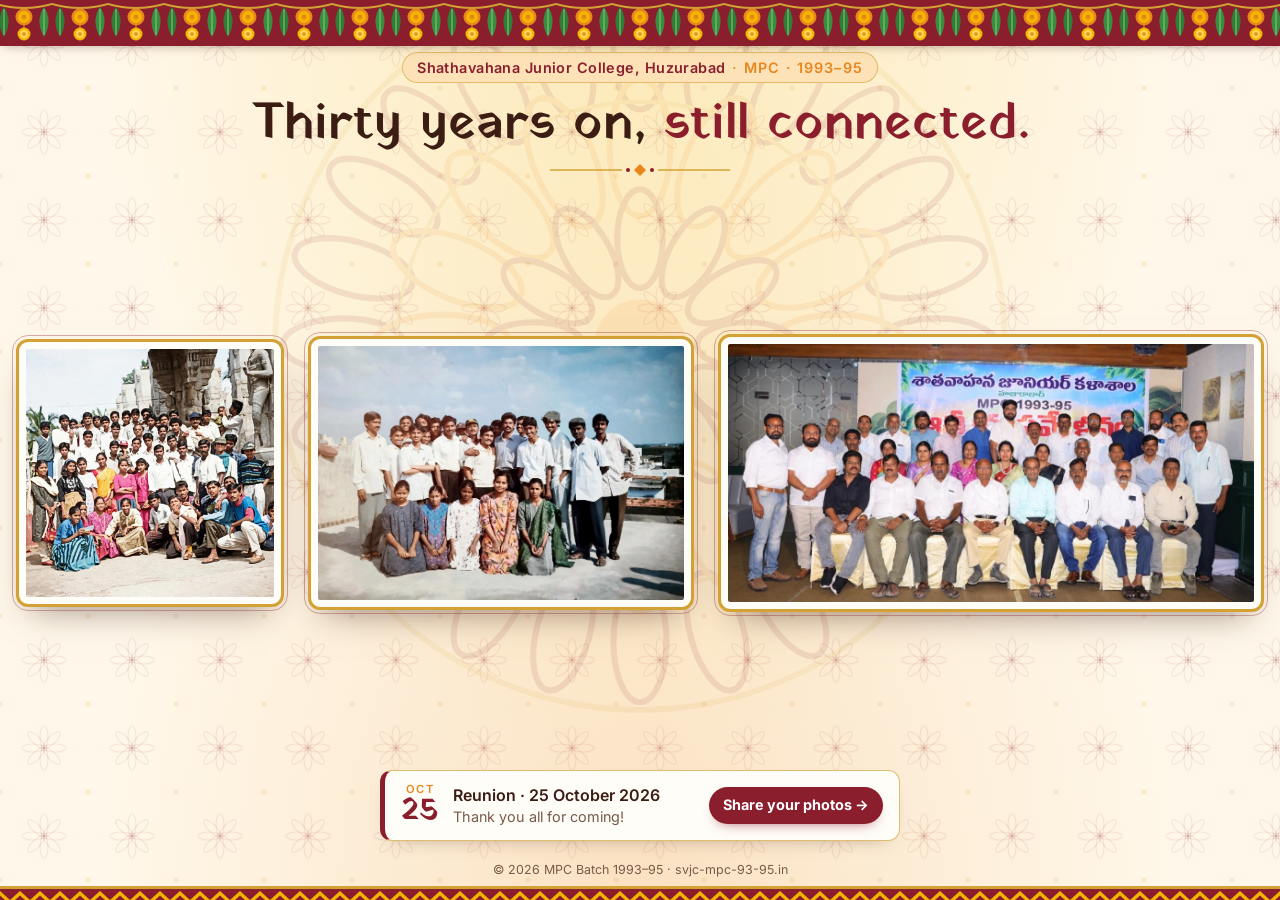
==== commit 66e67b99: "Home: post-reunion card with a 'Share your photos' button linking to /upload Co-Authored-By: Claude " ====
--- a/index.html
+++ b/index.html
@@ -217,6 +217,16 @@
     }
     .meet h2 { font-size: clamp(0.88rem, 2vh, 1rem); font-weight: 600; }
     .meet p  { font-size: clamp(0.78rem, 1.7vh, 0.9rem); color: var(--muted); }
+    .meet-text { flex: 1; min-width: 0; }
+    .meet-cta { flex-shrink: 0; text-decoration: none; white-space: nowrap; font-weight: 700;
+      font-size: clamp(0.78rem, 1.8vh, 0.9rem); color: #fff; background: var(--maroon);
+      border-radius: 999px; padding: 8px 14px; box-shadow: 0 6px 14px -8px rgba(139, 30, 45, 0.8); }
+    .meet-cta:hover, .meet-cta:focus-visible { background: #6e1424; }
+    /* Narrow screens and sideways phones: button on its own row under the text. */
+    @media (max-width: 600px), (orientation: landscape) and (max-height: 500px) {
+      .meet { flex-wrap: wrap; row-gap: 8px; }
+      .meet-cta { width: 100%; text-align: center; padding: 8px 12px; }
+    }
 
     footer {
       flex-shrink: 0;
@@ -303,15 +313,16 @@
     </figure>
   </main>
 
-  <section class="meet" aria-label="Upcoming meet">
+  <section class="meet" aria-label="Reunion">
     <div class="meet-date">
       <div class="mon">OCT</div>
       <div class="day">25</div>
     </div>
-    <div>
-      <h2>Batch meet · Sunday, Oct 25, 2026</h2>
-      <p>The full batch website is on its way. See you there!</p>
+    <div class="meet-text">
+      <h2>Reunion · 25 October 2026</h2>
+      <p>Thank you all for coming!</p>
     </div>
+    <a class="meet-cta" href="/upload/">Share your photos →</a>
   </section>
 
   <footer>&copy; 2026 MPC Batch 1993–95 · svjc-mpc-93-95.in</footer>
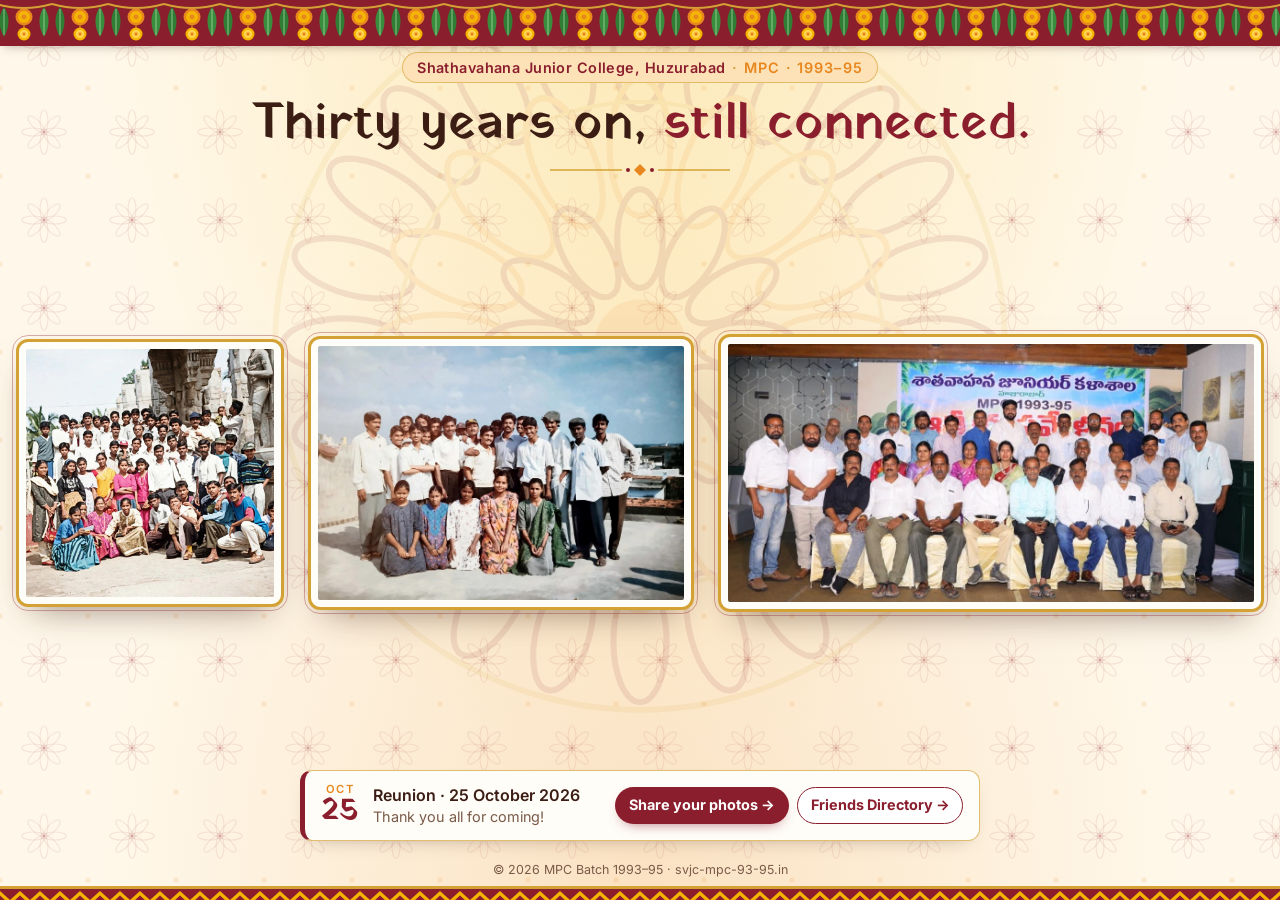
==== commit 9e8b97d8: "Rename /demo to /friends (old link redirects); add Friends Directory button on home card - Directory" ====
--- a/index.html
+++ b/index.html
@@ -199,7 +199,7 @@
       border-left: 5px solid var(--maroon);
       border-radius: 12px;
       padding: clamp(8px, 1.4vh, 13px) 16px;
-      max-width: 520px;
+      max-width: 680px;
       width: 100%;
       box-shadow: 0 8px 20px -14px rgba(59, 29, 20, 0.5);
     }
@@ -222,10 +222,19 @@
       font-size: clamp(0.78rem, 1.8vh, 0.9rem); color: #fff; background: var(--maroon);
       border-radius: 999px; padding: 8px 14px; box-shadow: 0 6px 14px -8px rgba(139, 30, 45, 0.8); }
     .meet-cta:hover, .meet-cta:focus-visible { background: #6e1424; }
+    .meet-actions { display: flex; gap: 8px; flex-shrink: 0; }
+    .meet-cta.alt { background: #fff; color: var(--maroon); border: 1.5px solid var(--maroon); box-shadow: none; padding: 6.5px 12.5px; }
+    .meet-cta.alt:hover, .meet-cta.alt:focus-visible { background: #fbedef; }
     /* Narrow screens and sideways phones: button on its own row under the text. */
     @media (max-width: 600px), (orientation: landscape) and (max-height: 500px) {
       .meet { flex-wrap: wrap; row-gap: 8px; }
-      .meet-cta { width: 100%; text-align: center; padding: 8px 12px; }
+      .meet-actions { width: 100%; }
+      .meet-cta { flex: 1 1 0; min-width: 0; text-align: center; padding: 8px 6px; font-size: min(3.3vw, 0.86rem); overflow: hidden; text-overflow: ellipsis; }
+      .meet-cta.alt { padding: 6.5px 4.5px; }
+    }
+    @media (orientation: landscape) and (max-height: 500px) {
+      .meet-cta { font-size: min(1.4vw, 0.74rem); padding: 7px 3px; }
+      .meet-cta.alt { padding: 5.5px 2.5px; }
     }
 
     footer {
@@ -322,7 +331,10 @@
       <h2>Reunion · 25 October 2026</h2>
       <p>Thank you all for coming!</p>
     </div>
-    <a class="meet-cta" href="/upload/">Share your photos →</a>
+    <div class="meet-actions">
+      <a class="meet-cta" href="/upload/">Share your photos →</a>
+      <a class="meet-cta alt" href="/friends/">Friends Directory →</a>
+    </div>
   </section>
 
   <footer>&copy; 2026 MPC Batch 1993–95 · svjc-mpc-93-95.in</footer>
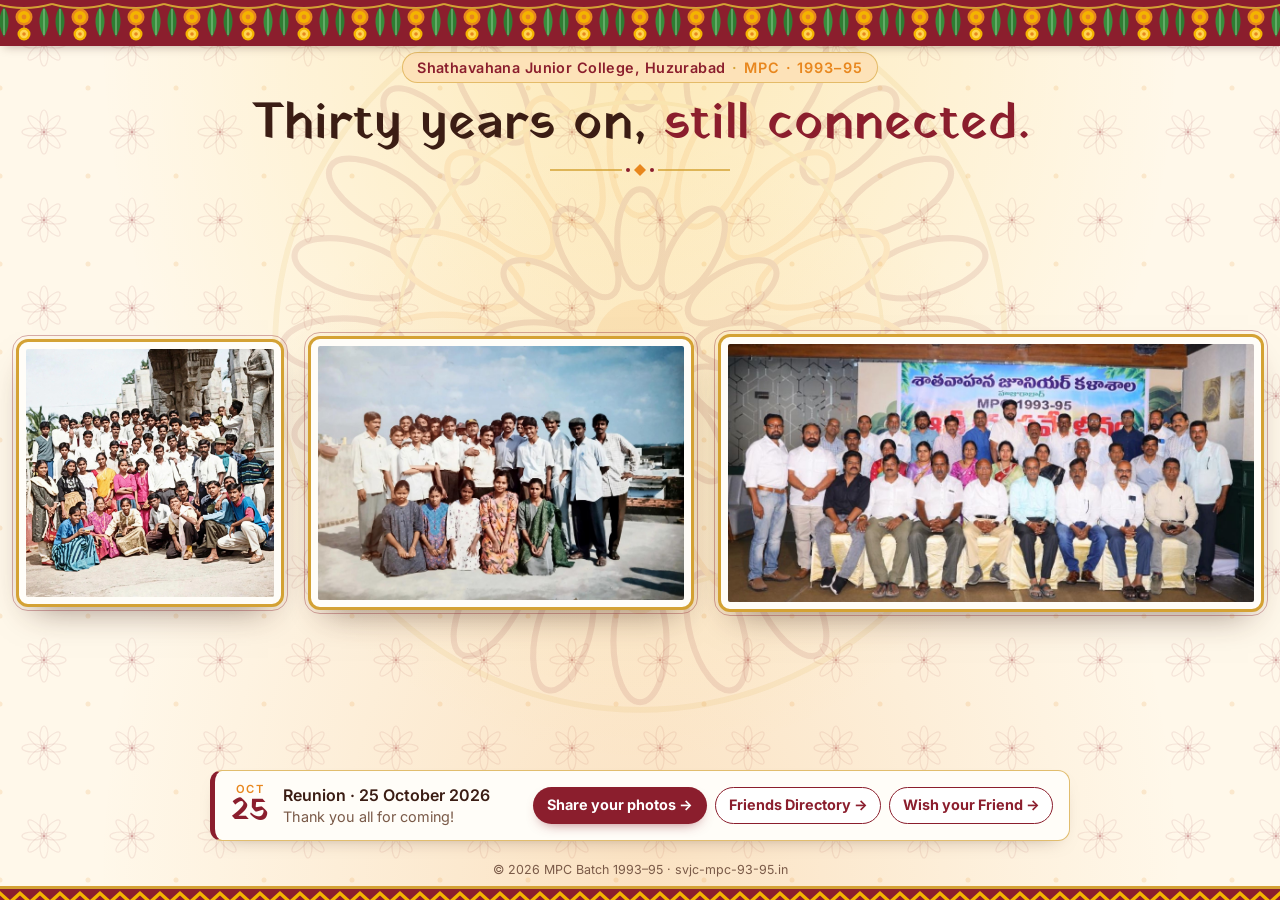
==== commit 80568a15: "Add 'Wish your Friend' page (/wishes) and Home buttons on inner pages - /wishes: today, this week an" ====
--- a/index.html
+++ b/index.html
@@ -199,7 +199,7 @@
       border-left: 5px solid var(--maroon);
       border-radius: 12px;
       padding: clamp(8px, 1.4vh, 13px) 16px;
-      max-width: 680px;
+      max-width: 860px;
       width: 100%;
       box-shadow: 0 8px 20px -14px rgba(59, 29, 20, 0.5);
     }
@@ -223,12 +223,14 @@
       border-radius: 999px; padding: 8px 14px; box-shadow: 0 6px 14px -8px rgba(139, 30, 45, 0.8); }
     .meet-cta:hover, .meet-cta:focus-visible { background: #6e1424; }
     .meet-actions { display: flex; gap: 8px; flex-shrink: 0; }
+    .meet-cta .sm { display: none; }
     .meet-cta.alt { background: #fff; color: var(--maroon); border: 1.5px solid var(--maroon); box-shadow: none; padding: 6.5px 12.5px; }
     .meet-cta.alt:hover, .meet-cta.alt:focus-visible { background: #fbedef; }
     /* Narrow screens and sideways phones: button on its own row under the text. */
     @media (max-width: 600px), (orientation: landscape) and (max-height: 500px) {
       .meet { flex-wrap: wrap; row-gap: 8px; }
-      .meet-actions { width: 100%; }
+      .meet-actions { width: 100%; gap: 6px; }
+      .meet-cta .lg { display: none; } .meet-cta .sm { display: inline; }
       .meet-cta { flex: 1 1 0; min-width: 0; text-align: center; padding: 8px 6px; font-size: min(3.3vw, 0.86rem); overflow: hidden; text-overflow: ellipsis; }
       .meet-cta.alt { padding: 6.5px 4.5px; }
     }
@@ -332,8 +334,9 @@
       <p>Thank you all for coming!</p>
     </div>
     <div class="meet-actions">
-      <a class="meet-cta" href="/upload/">Share your photos →</a>
-      <a class="meet-cta alt" href="/friends/">Friends Directory →</a>
+      <a class="meet-cta" href="/upload/"><span class="lg">Share your photos →</span><span class="sm">Share photos</span></a>
+      <a class="meet-cta alt" href="/friends/"><span class="lg">Friends Directory →</span><span class="sm">Directory</span></a>
+      <a class="meet-cta alt" href="/wishes/"><span class="lg">Wish your Friend →</span><span class="sm">Wish friends</span></a>
     </div>
   </section>
 
